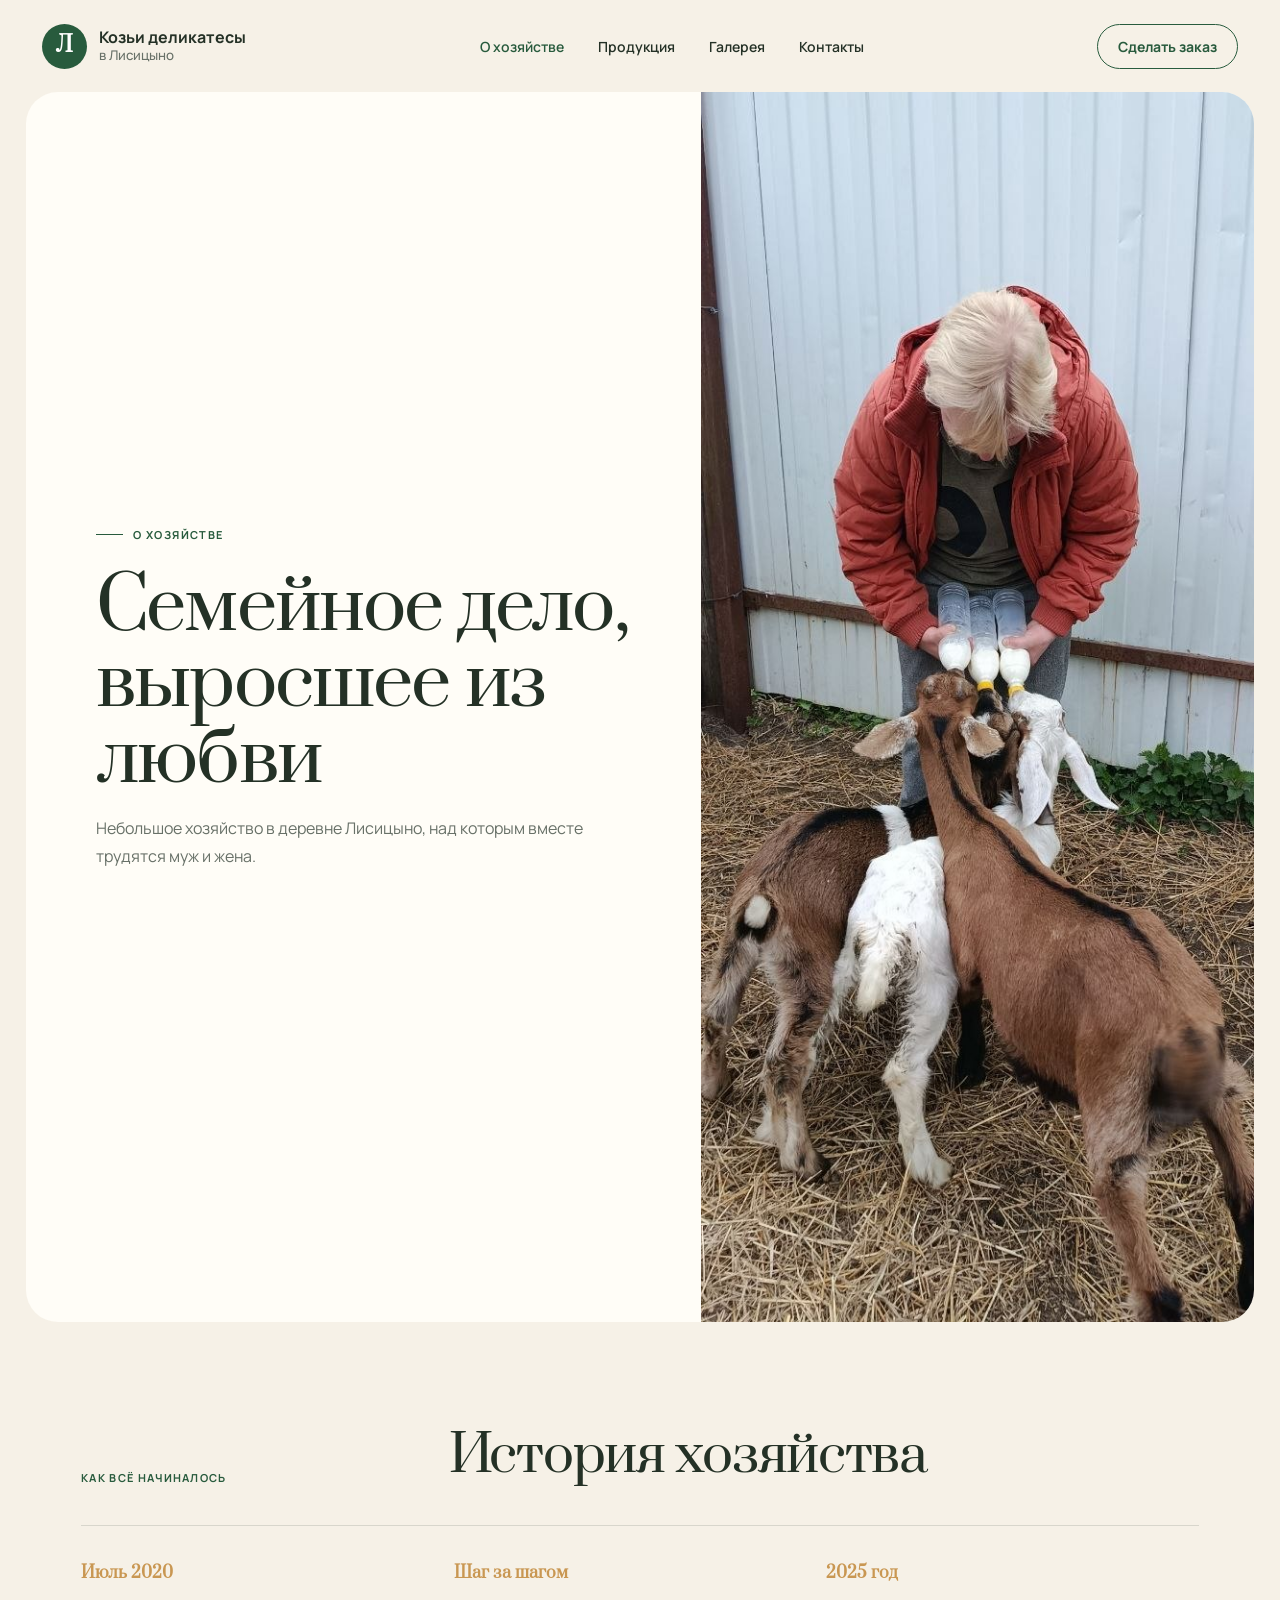
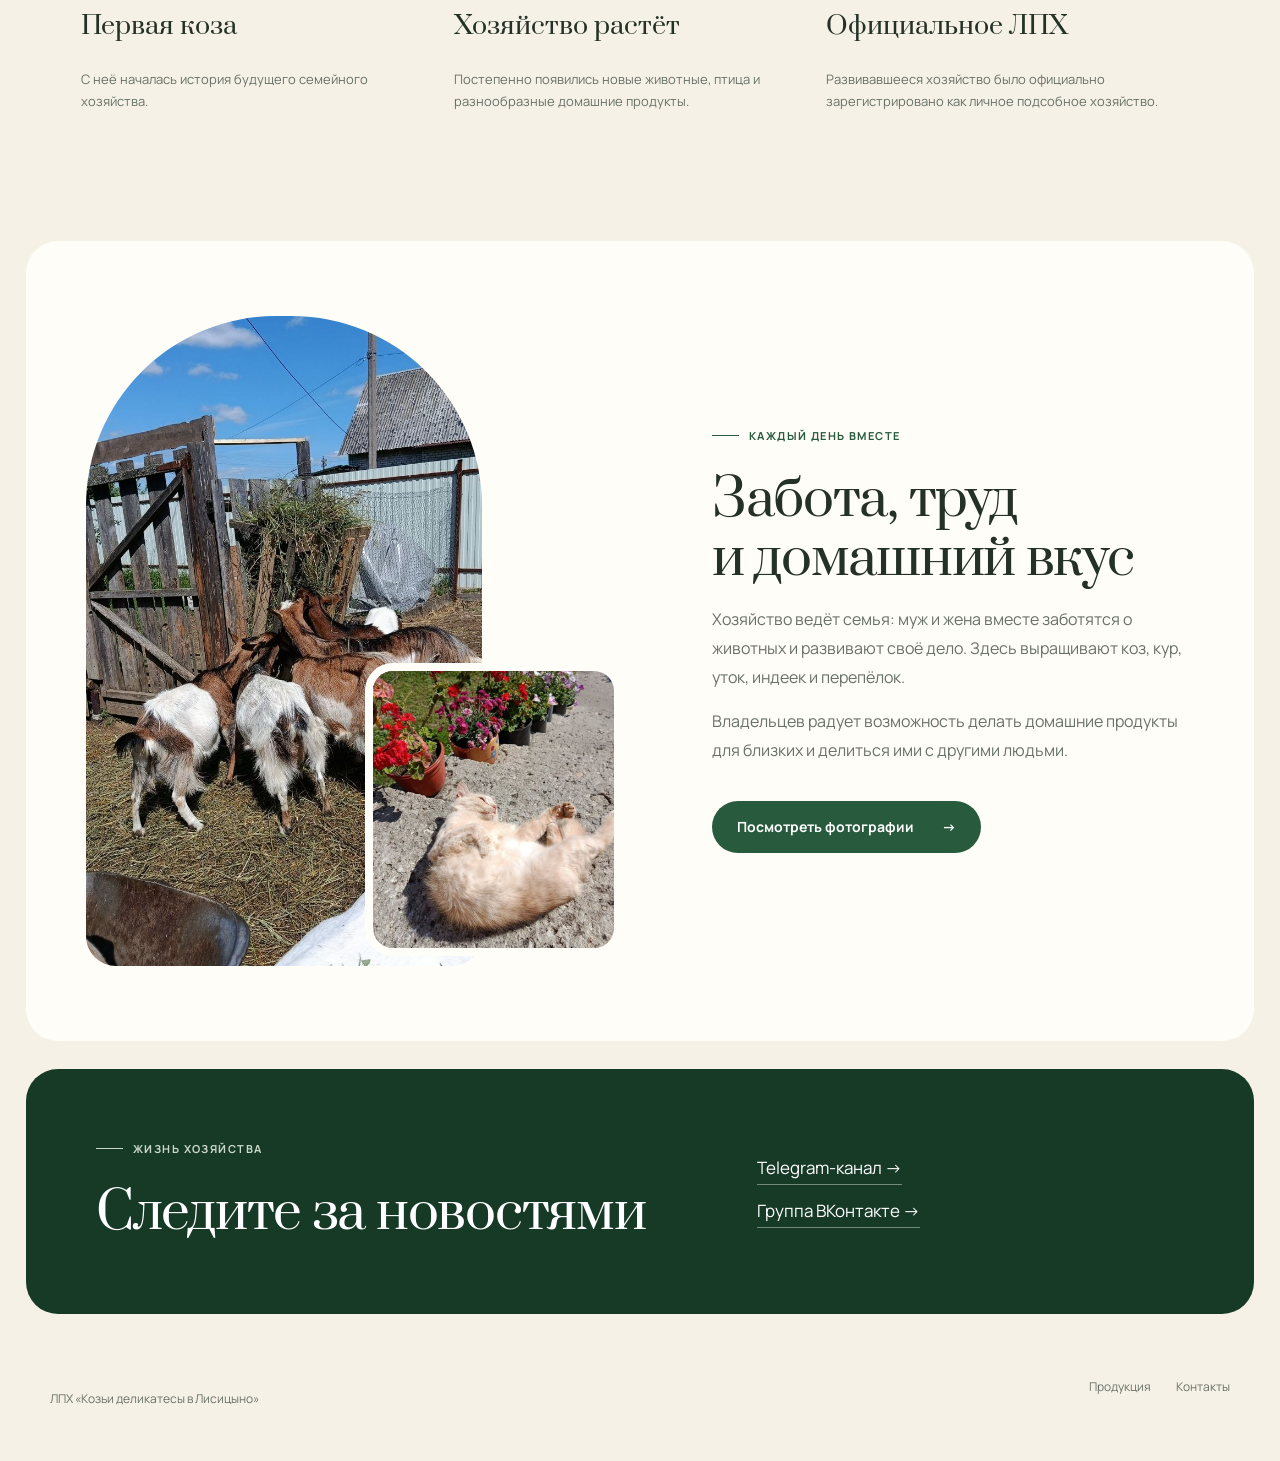
==== about.html @ 22e9ccdc "Publish LPH Lisizino website" ====
<!doctype html><html lang="ru"><head><meta charset="UTF-8" /><meta name="viewport" content="width=device-width,initial-scale=1" /><meta name="description" content="История семейного хозяйства «Козьи деликатесы в Лисицыно»." /><title>О хозяйстве — Козьи деликатесы в Лисицыно</title><link rel="preconnect" href="https://fonts.googleapis.com" /><link rel="preconnect" href="https://fonts.gstatic.com" crossorigin /><link href="https://fonts.googleapis.com/css2?family=Manrope:wght@400;500;600;700&amp;family=Prata&amp;display=swap" rel="stylesheet" /><link rel="stylesheet" href="css/style.css" /></head>
<body><header class="site-header"><a class="brand" href="index.html"><span class="brand-mark">Л</span><span>Козьи деликатесы<br /><small>в Лисицыно</small></span></a><nav class="desktop-nav"><a class="active" href="about.html">О хозяйстве</a><a href="products.html">Продукция</a><a href="gallery.html">Галерея</a><a href="contacts.html">Контакты</a></nav><a class="header-action" href="order.html">Сделать заказ</a></header>
<main><section class="about-hero"><div><p class="eyebrow"><span></span> О хозяйстве</p><h1>Семейное дело,<br />выросшее из любви</h1><p>Небольшое хозяйство в деревне Лисицыно, над которым вместе трудятся муж и жена.</p></div><img src="images/Козлята.jpg" alt="Кормление козлят в хозяйстве" /></section>
<section class="timeline-section"><div class="category-heading"><p>Как всё начиналось</p><h2>История хозяйства</h2></div><div class="timeline"><article><strong>Июль 2020</strong><h3>Первая коза</h3><p>С неё началась история будущего семейного хозяйства.</p></article><article><strong>Шаг за шагом</strong><h3>Хозяйство растёт</h3><p>Постепенно появились новые животные, птица и разнообразные домашние продукты.</p></article><article><strong>2025 год</strong><h3>Официальное ЛПХ</h3><p>Развивавшееся хозяйство было официально зарегистрировано как личное подсобное хозяйство.</p></article></div></section>
<section class="family-story"><div class="stacked-photos"><img src="images/Козы.jpg" alt="Козы в Лисицыно" /><img src="images/Сторож хозяйства.jpg" alt="Сторож хозяйства" /></div><div><p class="eyebrow"><span></span> Каждый день вместе</p><h2>Забота, труд<br />и домашний вкус</h2><p>Хозяйство ведёт семья: муж и жена вместе заботятся о животных и развивают своё дело. Здесь выращивают коз, кур, уток, индеек и перепёлок.</p><p>Владельцев радует возможность делать домашние продукты для близких и делиться ими с другими людьми.</p><a class="button button-primary" href="gallery.html">Посмотреть фотографии <span>→</span></a></div></section>
<section class="contact-card"><div><p class="eyebrow light"><span></span> Жизнь хозяйства</p><h2>Следите за новостями</h2></div><div class="contact-actions"><a href="https://t.me/lisizino" target="_blank" rel="noreferrer">Telegram-канал →</a><a href="https://vk.com/club230676151" target="_blank" rel="noreferrer">Группа ВКонтакте →</a></div></section></main>
<footer><p>ЛПХ «Козьи деликатесы в Лисицыно»</p><div><a href="products.html">Продукция</a><a href="contacts.html">Контакты</a></div></footer></body></html>
---- css/style.css ----
:root {
  --cream: #f6f1e7;
  --paper: #fffdf7;
  --ink: #243126;
  --muted: #687168;
  --green: #285b3d;
  --green-dark: #173a27;
  --sage: #aec0a2;
  --ochre: #c99752;
  --line: rgba(36, 49, 38, 0.14);
  --radius-lg: 32px;
  --radius-md: 22px;
}

* { box-sizing: border-box; }
html { scroll-behavior: smooth; }
body { margin: 0; background: var(--cream); color: var(--ink); font-family: "Manrope", sans-serif; }
a { color: inherit; text-decoration: none; }
img { display: block; width: 100%; height: 100%; object-fit: cover; }

.site-header { position: sticky; top: 0; z-index: 100; height: 92px; max-width: 1420px; margin: auto; padding: 0 42px; display: flex; align-items: center; justify-content: space-between; background: rgba(246,241,231,.94); backdrop-filter: blur(14px); }
.brand { display: flex; align-items: center; gap: 12px; font-weight: 700; line-height: 1.05; }
.brand small { font-weight: 500; color: var(--muted); }
.brand-mark { width: 45px; height: 45px; display: grid; place-items: center; border-radius: 50%; background: var(--green); color: white; font-family: "Prata", serif; font-size: 22px; }
.desktop-nav { display: flex; gap: 34px; font-size: 14px; font-weight: 600; }
.desktop-nav a { transition: color .2s; }
.desktop-nav a:hover { color: var(--green); }
.header-action { border: 1px solid var(--green); color: var(--green); border-radius: 999px; padding: 12px 20px; font-size: 14px; font-weight: 700; }

main { max-width: 1420px; margin: auto; padding: 0 26px 30px; }
.hero { min-height: 680px; border-radius: var(--radius-lg); background: var(--paper); overflow: hidden; display: grid; grid-template-columns: 51% 49%; }
.hero-copy { padding: 88px 70px 58px; display: flex; flex-direction: column; align-items: flex-start; }
.eyebrow { margin: 0 0 28px; display: flex; align-items: center; gap: 10px; color: var(--green); text-transform: uppercase; letter-spacing: .13em; font-size: 11px; font-weight: 700; }
.eyebrow span { width: 27px; height: 1px; background: currentColor; }
h1, h2 { font-family: "Prata", serif; font-weight: 400; letter-spacing: -.025em; }
h1 { max-width: 700px; margin: 0; font-size: clamp(51px, 5.6vw, 82px); line-height: 1.06; }
.hero-lead { max-width: 580px; margin: 30px 0 32px; color: var(--muted); font-size: 17px; line-height: 1.7; }
.hero-actions { display: flex; align-items: center; gap: 26px; }
.button { min-height: 52px; display: inline-flex; align-items: center; justify-content: center; gap: 28px; font-size: 14px; font-weight: 700; }
.button-primary { padding: 0 25px; border-radius: 999px; background: var(--green); color: white; transition: transform .2s, background .2s; }
.button-primary:hover { transform: translateY(-2px); background: var(--green-dark); }
.button-link { border-bottom: 1px solid var(--ink); }
.hero-note { margin-top: auto; padding-top: 30px; display: flex; align-items: center; gap: 14px; font-size: 12px; }
.hero-note p { margin: 0; line-height: 1.6; color: var(--muted); }
.hero-note strong { color: var(--ink); }
.hero-note-icon { width: 42px; height: 42px; display: grid; place-items: center; background: #e5ebdf; border-radius: 50%; font-size: 21px; }

.hero-visual { position: relative; min-height: 680px; background: #d5ddce; }
.photo { overflow: hidden; }
.photo-main { position: absolute; inset: 0 0 0 23%; border-radius: 180px 0 0 180px; }
.photo-main img { object-position: 50% 55%; }
.photo-small { position: absolute; left: -7%; bottom: 45px; width: 220px; height: 290px; border: 9px solid var(--paper); border-radius: 110px 110px 28px 28px; box-shadow: 0 18px 42px rgba(26,44,31,.18); }
.roundel { position: absolute; right: 28px; top: 26px; width: 126px; height: 126px; border-radius: 50%; background: var(--ochre); color: #fff8eb; display: flex; flex-direction: column; justify-content: center; align-items: center; transform: rotate(6deg); font-size: 11px; text-transform: uppercase; letter-spacing: .12em; }
.roundel b { font-size: 24px; margin: 3px; }

.trust-strip { display: grid; grid-template-columns: repeat(3,1fr); border-bottom: 1px solid var(--line); }
.trust-strip article { padding: 35px 42px; display: flex; gap: 18px; border-right: 1px solid var(--line); }
.trust-strip article:last-child { border: 0; }
.trust-strip span { color: var(--ochre); font-family: "Prata", serif; }
.trust-strip strong { font-size: 14px; }
.trust-strip p { margin: 6px 0 0; color: var(--muted); font-size: 12px; line-height: 1.5; }

.intro { padding: 105px 55px; }
.intro-grid { display: grid; grid-template-columns: 1.05fr .75fr; gap: 110px; }
h2 { margin: 0; font-size: clamp(38px, 4vw, 58px); line-height: 1.15; }
.intro-grid p { margin: 0 0 18px; color: var(--muted); font-size: 15px; line-height: 1.8; }

.products-preview { padding: 82px 55px 105px; background: var(--paper); border-radius: var(--radius-lg); }
.section-heading { margin-bottom: 42px; display: flex; align-items: end; justify-content: space-between; gap: 30px; }
.section-heading .eyebrow { margin-bottom: 18px; }
.section-heading > p { max-width: 310px; color: var(--muted); font-size: 13px; line-height: 1.7; }
.product-grid { display: grid; grid-template-columns: repeat(3,1fr); gap: 22px; }
.product-grid > a { display: block; border-radius: var(--radius-md); }
.product-grid article { height: 100%; overflow: hidden; background: var(--cream); border-radius: var(--radius-md); transition: transform .28s ease, box-shadow .28s ease; }
.product-grid > a:hover article, .product-grid > a:focus-visible article { transform: scale(1.035); box-shadow: 0 20px 42px rgba(31,54,36,.16); }
.product-grid > a:focus-visible { outline: 3px solid var(--ochre); outline-offset: 5px; }
.product-grid article > img { height: 330px; }
.product-grid article > div { padding: 23px; }
.available { display: inline-block; margin-bottom: 12px; padding: 5px 9px; border-radius: 999px; color: var(--green); background: #dce9da; font-size: 10px; font-weight: 700; text-transform: uppercase; letter-spacing: .08em; }
.product-grid h3 { margin: 0 0 8px; font-family: "Prata", serif; font-weight: 400; font-size: 23px; }
.product-grid p { margin: 0; color: var(--muted); font-size: 13px; line-height: 1.6; }

.contact-card { margin-top: 28px; padding: 72px 70px; border-radius: var(--radius-lg); background: var(--green-dark); color: white; display: grid; grid-template-columns: 1fr .7fr; align-items: center; gap: 50px; }
.eyebrow.light { color: #cad8c7; }
.contact-actions { display: flex; flex-direction: column; align-items: flex-start; gap: 14px; }
.contact-actions a { font-size: 17px; border-bottom: 1px solid rgba(255,255,255,.4); padding-bottom: 5px; }
.contact-actions small { margin-top: 8px; color: #b7c6b8; }
footer { max-width: 1420px; margin: auto; padding: 34px 50px 42px; display: flex; justify-content: space-between; color: var(--muted); font-size: 12px; }
footer div { display: flex; gap: 25px; }
.desktop-nav .active { color: var(--green); }
.catalog-link { display: table; margin: 38px auto 0; border-bottom: 1px solid var(--ink); padding-bottom: 5px; font-weight: 700; font-size: 14px; }

.page-hero { padding: 105px 55px 90px; text-align: center; }
.page-hero .eyebrow { justify-content: center; }
.page-hero h1 { max-width: none; }
.page-hero > p:last-child { max-width: 580px; margin: 28px auto 0; color: var(--muted); line-height: 1.75; }
.catalog-section { padding: 72px 55px 100px; background: var(--paper); border-radius: var(--radius-lg); }
.catalog-section.alt { margin-top: 28px; background: #e9edde; }
.category-heading { margin-bottom: 40px; display: grid; grid-template-columns: .45fr 1fr; align-items: end; gap: 30px; }
.category-heading > p { margin: 0; color: var(--green); text-transform: uppercase; letter-spacing: .12em; font-size: 11px; font-weight: 700; }
.catalog-grid { display: grid; grid-template-columns: repeat(3,1fr); gap: 22px; }
.catalog-card { position: relative; overflow: hidden; background: var(--cream); border-radius: var(--radius-md); transition: transform .28s ease, box-shadow .28s ease; }
.catalog-card:hover, .catalog-card:focus-within { transform: scale(1.025); box-shadow: 0 20px 42px rgba(31,54,36,.16); }
.catalog-card img { height: 290px; }
.catalog-card > div { padding: 22px; }
.catalog-card h3 { margin: 0 0 8px; font-family: "Prata", serif; font-size: 22px; font-weight: 400; }
.catalog-card p { min-height: 42px; margin: 0 0 17px; color: var(--muted); font-size: 12px; line-height: 1.65; }
.catalog-card a { font-size: 12px; font-weight: 700; border-bottom: 1px solid var(--ink); }
.catalog-card a::after { content: ""; position: absolute; inset: 0; z-index: 2; }
.catalog-card:focus-within { outline: 3px solid var(--ochre); outline-offset: 4px; }
.catalog-note { max-width: 730px; margin: 38px auto 0; text-align: center; color: var(--muted); font-size: 13px; line-height: 1.7; }

.about-hero { min-height: 650px; border-radius: var(--radius-lg); overflow: hidden; background: var(--paper); display: grid; grid-template-columns: 1fr .82fr; }
.about-hero > div { padding: 100px 70px; display: flex; flex-direction: column; justify-content: center; }
.about-hero > div > p:last-child { max-width: 510px; color: var(--muted); line-height: 1.75; }
.about-hero > img { min-height: 650px; }
.timeline-section { padding: 105px 55px; }
.timeline { display: grid; grid-template-columns: repeat(3,1fr); border-top: 1px solid var(--line); }
.timeline article { padding: 35px 40px 10px 0; }
.timeline strong { color: var(--ochre); font-family: "Prata", serif; }
.timeline h3 { font-family: "Prata", serif; font-size: 25px; font-weight: 400; }
.timeline p { color: var(--muted); font-size: 13px; line-height: 1.7; }
.family-story { padding: 75px 60px; border-radius: var(--radius-lg); background: var(--paper); display: grid; grid-template-columns: 1fr .9fr; align-items: center; gap: 90px; }
.stacked-photos { height: 650px; position: relative; }
.stacked-photos img:first-child { width: 74%; border-radius: 190px 190px 30px 30px; }
.stacked-photos img:last-child { position: absolute; right: 0; bottom: 10px; width: 48%; height: 45%; border: 8px solid var(--paper); border-radius: 28px; }
.family-story > div:last-child > p:not(.eyebrow) { color: var(--muted); line-height: 1.8; }
.family-story .button { margin-top: 20px; }

.gallery-heading { padding-bottom: 65px; }
.gallery-grid { padding: 0 20px 80px; display: grid; grid-template-columns: repeat(4,1fr); grid-auto-rows: 290px; gap: 15px; }
.gallery-grid button { position: relative; border: 0; padding: 0; overflow: hidden; border-radius: 18px; cursor: zoom-in; background: #ddd; }
.gallery-grid button:nth-child(1), .gallery-grid button:nth-child(6), .gallery-grid button:nth-child(9) { grid-row: span 2; }
.gallery-grid button:nth-child(4), .gallery-grid button:nth-child(11) { grid-column: span 2; }
.gallery-grid img { transition: transform .35s; }
.gallery-grid button:hover img { transform: scale(1.035); }
.gallery-grid span { position: absolute; left: 14px; bottom: 14px; padding: 7px 11px; background: rgba(255,253,247,.9); border-radius: 999px; font-size: 10px; font-weight: 700; }
.lightbox { width: min(90vw, 900px); height: 88vh; padding: 0; border: 0; border-radius: 22px; background: #111; }
.lightbox::backdrop { background: rgba(20,28,22,.8); }
.lightbox img { object-fit: contain; }
.lightbox button { position: absolute; z-index: 2; right: 14px; top: 12px; width: 42px; height: 42px; border: 0; border-radius: 50%; background: white; font-size: 25px; cursor: pointer; }

.contacts-layout { min-height: 670px; border-radius: var(--radius-lg); overflow: hidden; background: var(--paper); display: grid; grid-template-columns: 1fr .8fr; }
.contacts-copy { padding: 90px 70px 60px; }
.contacts-copy > p { max-width: 550px; color: var(--muted); line-height: 1.75; }
.contacts-photo img { min-height: 670px; }
.contact-list { margin-top: 45px; border-top: 1px solid var(--line); }
.contact-list a { padding: 19px 0; border-bottom: 1px solid var(--line); display: grid; grid-template-columns: 130px 1fr auto; align-items: center; gap: 16px; }
.contact-list small { color: var(--muted); }
.contact-list strong { font-size: 15px; }
.delivery-grid { padding: 90px 55px; display: grid; grid-template-columns: repeat(3,1fr); gap: 22px; }
.delivery-grid article { padding: 36px; border: 1px solid var(--line); border-radius: var(--radius-md); }
.delivery-grid span { color: var(--ochre); font-family: "Prata", serif; }
.delivery-grid h2 { margin: 28px 0 15px; font-size: 29px; }
.delivery-grid p { color: var(--muted); font-size: 13px; line-height: 1.75; }
.social-section { padding: 75px 70px; border-radius: var(--radius-lg); background: #e3e9dc; display: grid; grid-template-columns: 1fr .7fr; align-items: center; gap: 50px; }
.social-section > div:last-child { display: flex; flex-direction: column; }
.social-section a { padding: 20px 0; border-bottom: 1px solid var(--line); display: flex; justify-content: space-between; font-weight: 700; }

.order-layout { min-height: 730px; overflow: hidden; border-radius: var(--radius-lg); background: var(--paper); display: grid; grid-template-columns: .82fr 1.18fr; }
.order-intro { padding: 90px 65px; background: #e4eadc; }
.order-intro > p:not(.eyebrow) { max-width: 510px; color: var(--muted); line-height: 1.75; }
.order-facts { margin-top: 55px; display: grid; gap: 18px; }
.order-facts p { margin: 0; padding-top: 18px; border-top: 1px solid var(--line); color: var(--muted); font-size: 12px; line-height: 1.65; }
.order-facts strong { color: var(--ink); font-size: 13px; }
.form-panel { padding: 70px; }
.form-panel form { display: grid; gap: 22px; }
.form-row { display: grid; grid-template-columns: 1fr 1fr; gap: 18px; }
.form-panel label, .form-panel legend { display: grid; gap: 9px; font-size: 12px; font-weight: 700; }
.form-panel label > span:first-of-type { color: #9c493d; }
.form-panel input, .form-panel textarea { width: 100%; border: 1px solid var(--line); border-radius: 12px; background: #faf8f1; color: var(--ink); padding: 14px 15px; font: inherit; font-size: 14px; outline: none; resize: vertical; }
.form-panel input:focus, .form-panel textarea:focus { border-color: var(--green); box-shadow: 0 0 0 3px rgba(40,91,61,.1); }
.form-panel fieldset { margin: 0; padding: 0; border: 0; }
.form-panel fieldset legend { margin-bottom: 12px; }
.radio { display: inline-flex !important; grid-auto-flow: column; align-items: center; justify-content: start; margin-right: 16px; cursor: pointer; }
.radio input, .agreement input { width: 18px; height: 18px; accent-color: var(--green); }
.radio span, .agreement span { color: var(--ink) !important; }
.agreement { display: flex !important; grid-auto-flow: column; align-items: flex-start; justify-content: start; font-weight: 500 !important; cursor: pointer; }
.submit-order { min-height: 56px; border: 0; border-radius: 999px; padding: 0 25px; background: var(--green); color: white; display: flex; align-items: center; justify-content: space-between; font: inherit; font-size: 14px; font-weight: 700; cursor: pointer; transition: background .2s, transform .2s; }
.submit-order:hover { background: var(--green-dark); transform: translateY(-2px); }
.submit-order:disabled { opacity: .65; cursor: wait; transform: none; }
.form-hint { margin: -9px 0 0; text-align: center; color: var(--muted); font-size: 10px; }
.form-hint.error { color: #a53f35; font-weight: 700; }
.website-field { position: absolute !important; left: -10000px !important; width: 1px !important; height: 1px !important; overflow: hidden !important; }
.product-suggestions { margin-top: -10px; }
.product-suggestions > p { margin: 0 0 10px; color: var(--muted); font-size: 11px; font-weight: 600; }
.suggestion-chips { display: flex; flex-wrap: wrap; gap: 8px; max-height: 126px; overflow-y: auto; padding: 2px 3px 3px 0; scrollbar-width: thin; }
.suggestion-chip { min-height: 36px; padding: 8px 13px; border: 1px solid var(--line); border-radius: 999px; background: var(--cream); color: var(--ink); font: inherit; font-size: 11px; font-weight: 600; cursor: pointer; transition: transform .18s, border-color .18s, background .18s; }
.suggestion-chip:hover { transform: translateY(-2px); border-color: var(--green); background: #e5ebdf; }
.suggestion-chip:active { transform: scale(.96); }
.suggestion-chip.selected { border-color: var(--green); background: var(--green); color: white; }
.suggestion-chip:focus-visible { outline: 3px solid rgba(201,151,82,.45); outline-offset: 2px; }
.order-result { text-align: center; padding-top: 45px; }
.result-icon { width: 65px; height: 65px; margin: auto; display: grid; place-items: center; border-radius: 50%; background: #dce9da; color: var(--green); font-size: 27px; }
.order-result h2 { margin: 25px 0 12px; font-size: 38px; }
.order-result > p { color: var(--muted); line-height: 1.7; }
.prepared-message { margin: 25px 0; padding: 18px; border-radius: 14px; background: var(--cream); white-space: pre-line; text-align: left; color: var(--muted); font-size: 12px; line-height: 1.6; }
.start-over { display: block; margin: 20px auto 0; border: 0; border-bottom: 1px solid var(--ink); background: none; font: inherit; font-size: 12px; cursor: pointer; }

@media (max-width: 900px) {
  body { padding-bottom: 64px; }
  .desktop-nav { position: fixed; z-index: 110; left: 10px; right: 10px; bottom: 8px; display: grid; grid-template-columns: repeat(4,1fr); gap: 0; padding: 7px; border: 1px solid var(--line); border-radius: 18px; background: rgba(255,253,247,.96); box-shadow: 0 10px 35px rgba(24,44,29,.18); backdrop-filter: blur(14px); }
  .desktop-nav a { padding: 8px 4px; text-align: center; font-size: 10px; }
  .site-header { padding: 0 22px; }
  main { padding: 0 12px 18px; }
  .hero { grid-template-columns: 1fr; }
  .hero-copy { padding: 58px 34px 42px; min-height: 610px; }
  .hero-visual { min-height: 520px; }
  .photo-main { inset: 0; border-radius: 0; }
  .photo-small { left: 22px; width: 160px; height: 215px; }
  .trust-strip { grid-template-columns: 1fr; padding: 16px 0; }
  .trust-strip article { border-right: 0; padding: 18px 28px; }
  .intro { padding: 80px 24px; }
  .intro-grid { grid-template-columns: 1fr; gap: 34px; }
  .products-preview { padding: 70px 24px; }
  .section-heading { align-items: flex-start; flex-direction: column; }
  .product-grid { grid-template-columns: 1fr; }
  .product-grid article > img { height: 380px; }
  .contact-card { padding: 56px 30px; grid-template-columns: 1fr; }
  .page-hero { padding: 75px 25px; }
  .catalog-section { padding: 60px 25px; }
  .category-heading { grid-template-columns: 1fr; }
  .catalog-grid { grid-template-columns: repeat(2,1fr); }
  .about-hero, .contacts-layout { grid-template-columns: 1fr; }
  .about-hero > div, .contacts-copy { padding: 70px 35px; }
  .about-hero > img, .contacts-photo img { min-height: 520px; }
  .family-story { grid-template-columns: 1fr; padding: 55px 30px; gap: 50px; }
  .gallery-grid { grid-template-columns: repeat(2,1fr); }
  .delivery-grid { padding: 70px 25px; grid-template-columns: 1fr; }
  .social-section { padding: 55px 30px; grid-template-columns: 1fr; }
  .order-layout { grid-template-columns: 1fr; }
  .order-intro, .form-panel { padding: 60px 35px; }
}

@media (max-width: 560px) {
  .site-header { height: 78px; }
  .brand { font-size: 13px; }
  .brand-mark { width: 39px; height: 39px; }
  .header-action { padding: 10px 13px; font-size: 11px; }
  .hero-copy { min-height: auto; padding: 48px 24px 42px; }
  h1 { font-size: 43px; }
  .hero-lead { font-size: 15px; }
  .hero-actions { width: 100%; flex-direction: column; align-items: stretch; gap: 14px; }
  .button-link { border: 0; }
  .hero-note { margin-top: 38px; }
  .hero-visual { min-height: 460px; }
  .roundel { width: 104px; height: 104px; right: 12px; }
  .photo-small { width: 125px; height: 176px; border-width: 6px; }
  .product-grid article > img { height: 300px; }
  footer { padding: 28px 25px; flex-direction: column; gap: 18px; }
  .catalog-grid { grid-template-columns: 1fr; }
  .catalog-card img { height: 330px; }
  .timeline-section { padding: 75px 24px; }
  .timeline { grid-template-columns: 1fr; }
  .stacked-photos { height: 500px; }
  .gallery-grid { padding: 0 0 60px; grid-auto-rows: 220px; gap: 8px; }
  .gallery-grid button { border-radius: 12px; }
  .gallery-grid button:nth-child(4), .gallery-grid button:nth-child(11) { grid-column: span 1; }
  .contacts-copy { padding: 58px 24px; }
  .contact-list a { grid-template-columns: 1fr auto; }
  .contact-list small { grid-column: 1 / -1; }
  .order-intro, .form-panel { padding: 52px 23px; }
  .form-row { grid-template-columns: 1fr; }
}
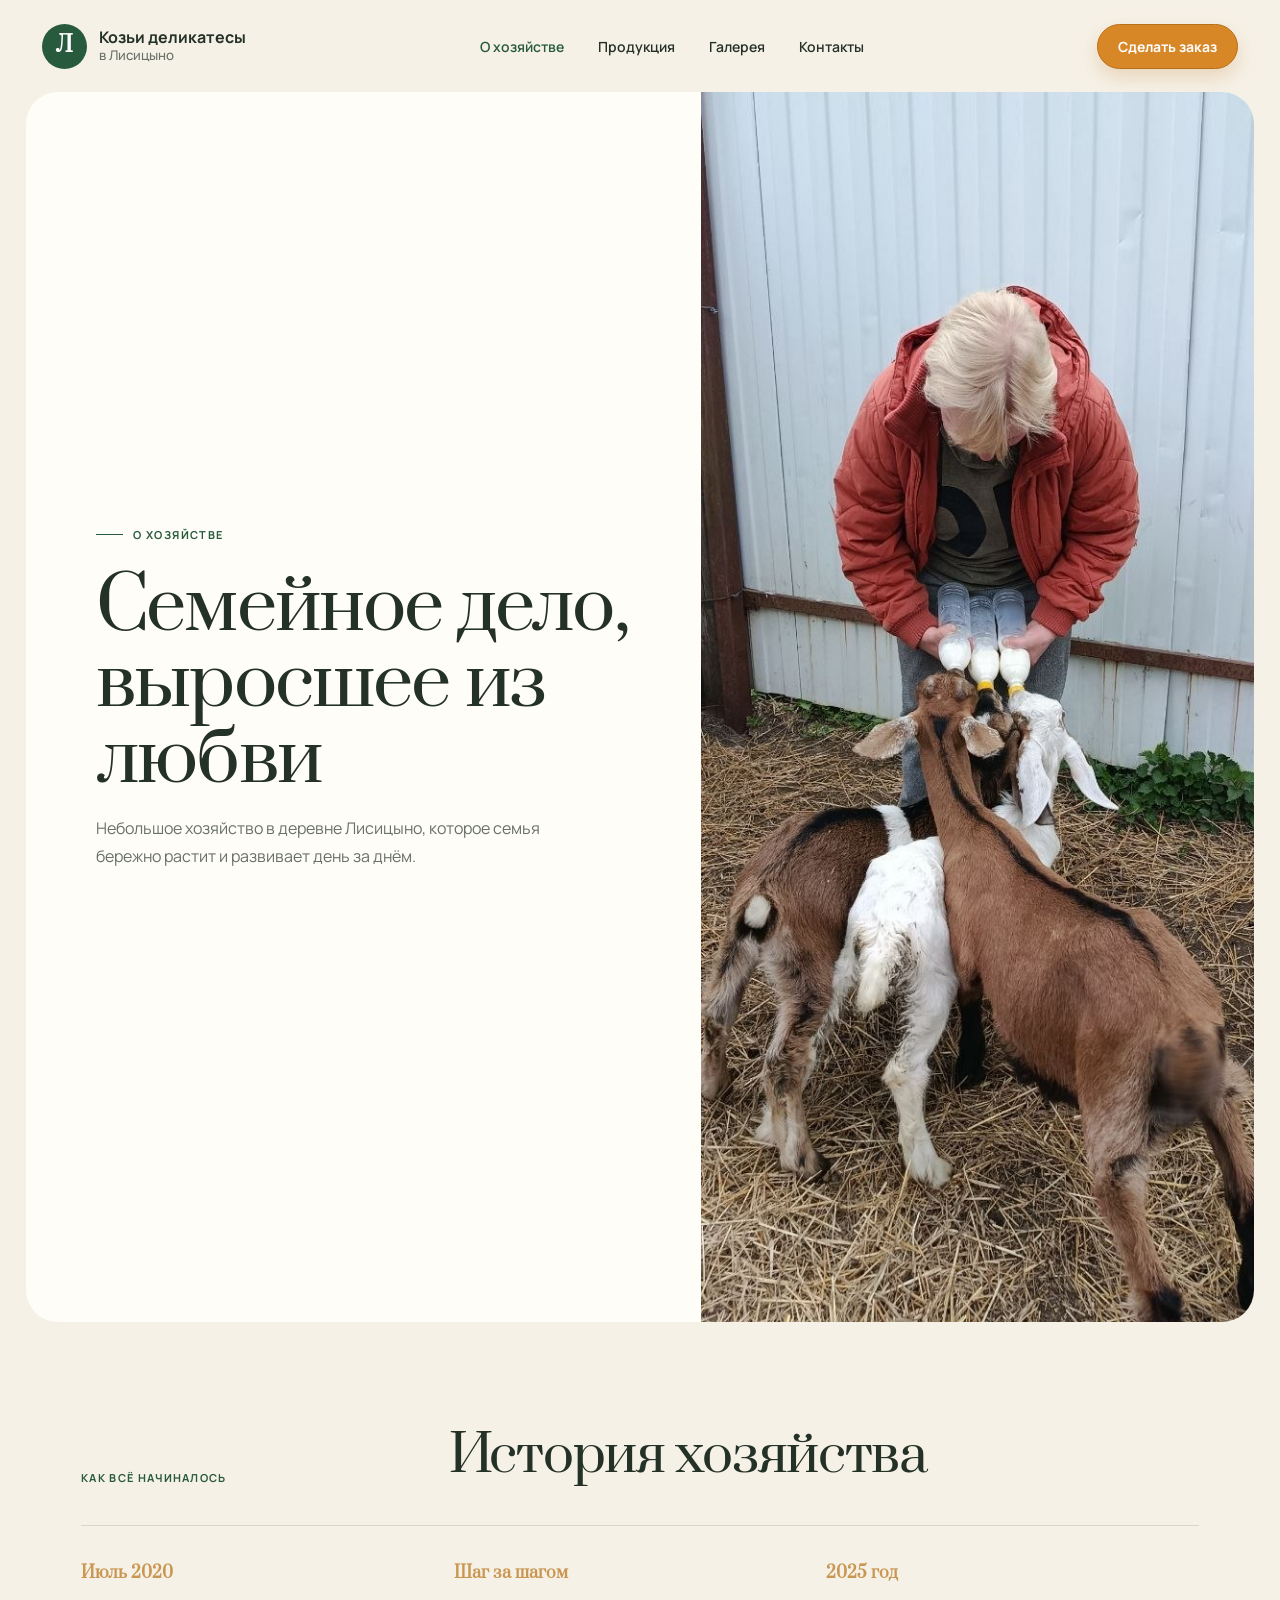
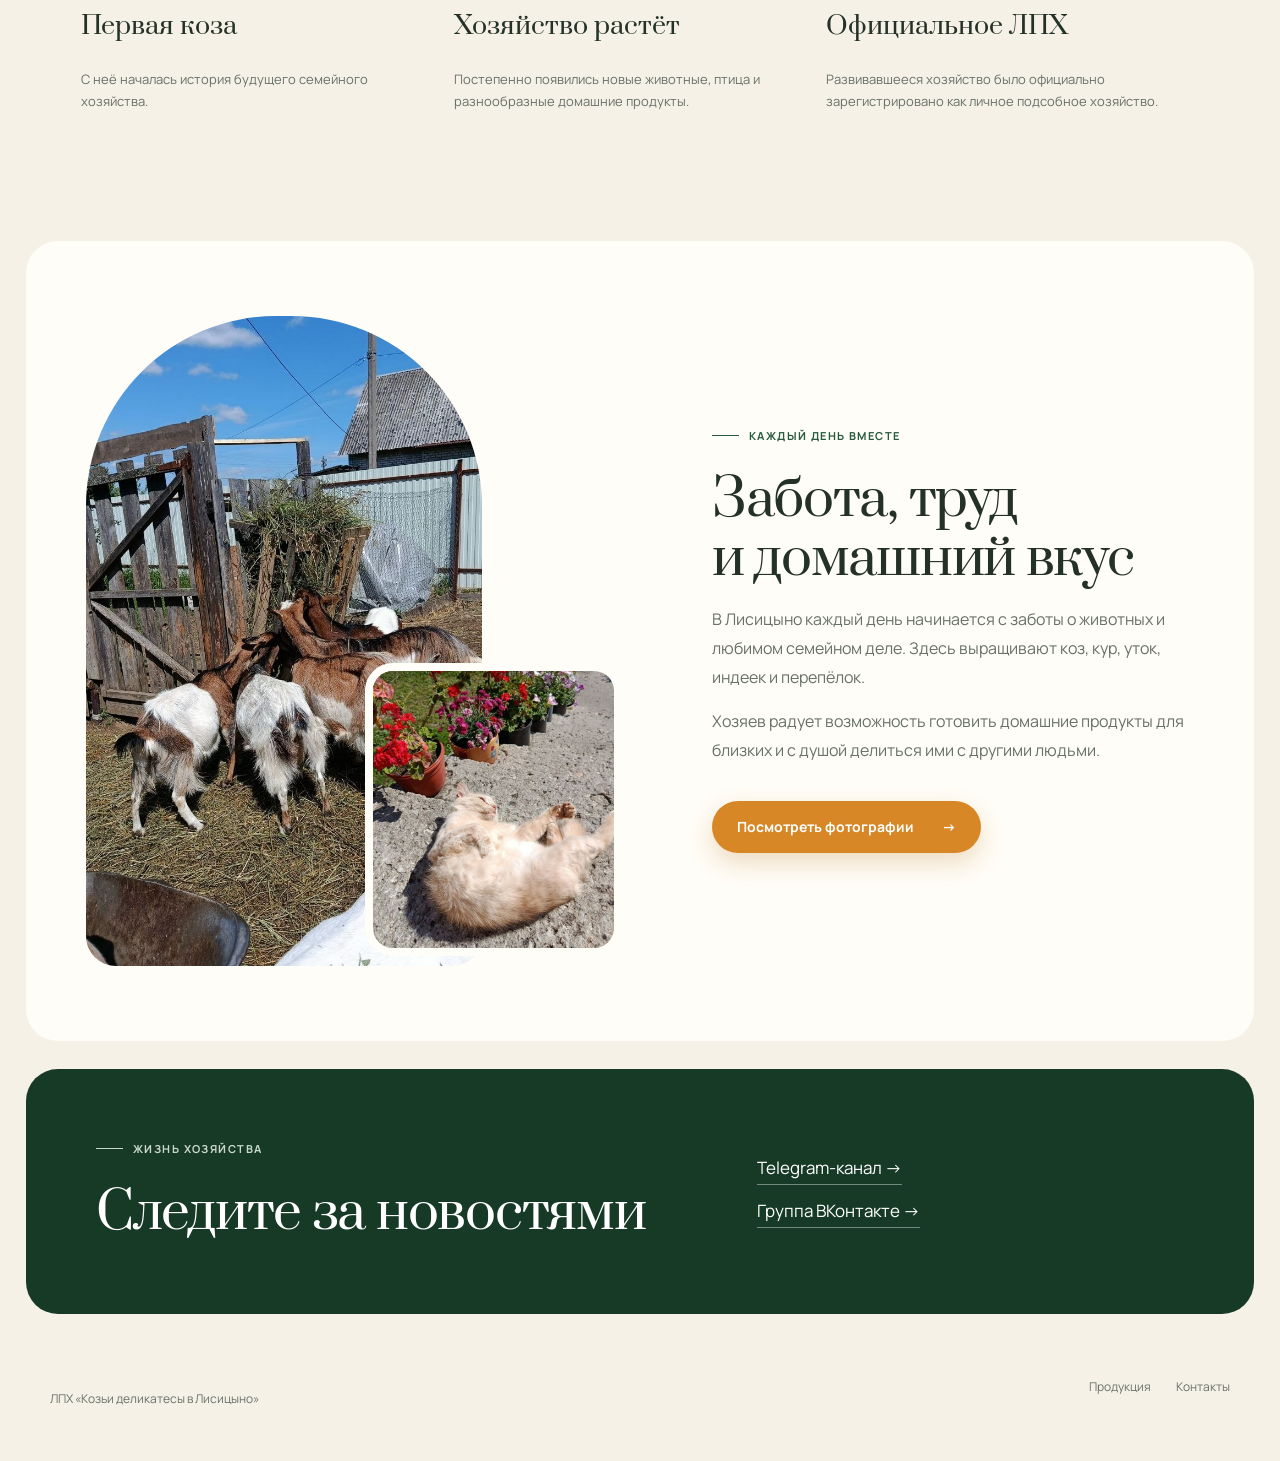
==== commit d257a4a4: "Improve ordering flow and contact options" ====
--- a/about.html
+++ b/about.html
@@ -1,7 +1,7 @@
-<!doctype html><html lang="ru"><head><meta charset="UTF-8" /><meta name="viewport" content="width=device-width,initial-scale=1" /><meta name="description" content="История семейного хозяйства «Козьи деликатесы в Лисицыно»." /><title>О хозяйстве — Козьи деликатесы в Лисицыно</title><link rel="preconnect" href="https://fonts.googleapis.com" /><link rel="preconnect" href="https://fonts.gstatic.com" crossorigin /><link href="https://fonts.googleapis.com/css2?family=Manrope:wght@400;500;600;700&amp;family=Prata&amp;display=swap" rel="stylesheet" /><link rel="stylesheet" href="css/style.css" /></head>
+<!doctype html><html lang="ru"><head><meta charset="UTF-8" /><meta name="viewport" content="width=device-width,initial-scale=1" /><meta name="description" content="История семейного хозяйства «Козьи деликатесы в Лисицыно»." /><title>О хозяйстве — Козьи деликатесы в Лисицыно</title><link rel="preconnect" href="https://fonts.googleapis.com" /><link rel="preconnect" href="https://fonts.gstatic.com" crossorigin /><link href="https://fonts.googleapis.com/css2?family=Manrope:wght@400;500;600;700&amp;family=Prata&amp;display=swap" rel="stylesheet" /><link rel="stylesheet" href="css/style.css?v=20260912-1" /></head>
 <body><header class="site-header"><a class="brand" href="index.html"><span class="brand-mark">Л</span><span>Козьи деликатесы<br /><small>в Лисицыно</small></span></a><nav class="desktop-nav"><a class="active" href="about.html">О хозяйстве</a><a href="products.html">Продукция</a><a href="gallery.html">Галерея</a><a href="contacts.html">Контакты</a></nav><a class="header-action" href="order.html">Сделать заказ</a></header>
-<main><section class="about-hero"><div><p class="eyebrow"><span></span> О хозяйстве</p><h1>Семейное дело,<br />выросшее из любви</h1><p>Небольшое хозяйство в деревне Лисицыно, над которым вместе трудятся муж и жена.</p></div><img src="images/Козлята.jpg" alt="Кормление козлят в хозяйстве" /></section>
+<main><section class="about-hero"><div><p class="eyebrow"><span></span> О хозяйстве</p><h1>Семейное дело,<br />выросшее из любви</h1><p>Небольшое хозяйство в деревне Лисицыно, которое семья бережно растит и развивает день за днём.</p></div><img src="images/Козлята.jpg" alt="Кормление козлят в хозяйстве" /></section>
 <section class="timeline-section"><div class="category-heading"><p>Как всё начиналось</p><h2>История хозяйства</h2></div><div class="timeline"><article><strong>Июль 2020</strong><h3>Первая коза</h3><p>С неё началась история будущего семейного хозяйства.</p></article><article><strong>Шаг за шагом</strong><h3>Хозяйство растёт</h3><p>Постепенно появились новые животные, птица и разнообразные домашние продукты.</p></article><article><strong>2025 год</strong><h3>Официальное ЛПХ</h3><p>Развивавшееся хозяйство было официально зарегистрировано как личное подсобное хозяйство.</p></article></div></section>
-<section class="family-story"><div class="stacked-photos"><img src="images/Козы.jpg" alt="Козы в Лисицыно" /><img src="images/Сторож хозяйства.jpg" alt="Сторож хозяйства" /></div><div><p class="eyebrow"><span></span> Каждый день вместе</p><h2>Забота, труд<br />и домашний вкус</h2><p>Хозяйство ведёт семья: муж и жена вместе заботятся о животных и развивают своё дело. Здесь выращивают коз, кур, уток, индеек и перепёлок.</p><p>Владельцев радует возможность делать домашние продукты для близких и делиться ими с другими людьми.</p><a class="button button-primary" href="gallery.html">Посмотреть фотографии <span>→</span></a></div></section>
+<section class="family-story"><div class="stacked-photos"><img src="images/Козы.jpg" alt="Козы в Лисицыно" /><img src="images/Сторож хозяйства.jpg" alt="Сторож хозяйства" /></div><div><p class="eyebrow"><span></span> Каждый день вместе</p><h2>Забота, труд<br />и домашний вкус</h2><p>В Лисицыно каждый день начинается с заботы о животных и любимом семейном деле. Здесь выращивают коз, кур, уток, индеек и перепёлок.</p><p>Хозяев радует возможность готовить домашние продукты для близких и с душой делиться ими с другими людьми.</p><a class="button button-primary" href="gallery.html">Посмотреть фотографии <span>→</span></a></div></section>
 <section class="contact-card"><div><p class="eyebrow light"><span></span> Жизнь хозяйства</p><h2>Следите за новостями</h2></div><div class="contact-actions"><a href="https://t.me/lisizino" target="_blank" rel="noreferrer">Telegram-канал →</a><a href="https://vk.com/club230676151" target="_blank" rel="noreferrer">Группа ВКонтакте →</a></div></section></main>
 <footer><p>ЛПХ «Козьи деликатесы в Лисицыно»</p><div><a href="products.html">Продукция</a><a href="contacts.html">Контакты</a></div></footer></body></html>
--- a/css/style.css
+++ b/css/style.css
@@ -25,7 +25,8 @@
 .desktop-nav { display: flex; gap: 34px; font-size: 14px; font-weight: 600; }
 .desktop-nav a { transition: color .2s; }
 .desktop-nav a:hover { color: var(--green); }
-.header-action { border: 1px solid var(--green); color: var(--green); border-radius: 999px; padding: 12px 20px; font-size: 14px; font-weight: 700; }
+.header-action { border: 1px solid #b86f19; color: #fff; background: #d88727; border-radius: 999px; padding: 12px 20px; font-size: 14px; font-weight: 700; box-shadow: 0 8px 20px rgba(184,111,25,.22); transition: transform .2s, background .2s, box-shadow .2s; }
+.header-action:hover { background: #bc701c; transform: translateY(-2px); box-shadow: 0 12px 25px rgba(184,111,25,.32); }
 
 main { max-width: 1420px; margin: auto; padding: 0 26px 30px; }
 .hero { min-height: 680px; border-radius: var(--radius-lg); background: var(--paper); overflow: hidden; display: grid; grid-template-columns: 51% 49%; }
@@ -37,8 +38,8 @@
 .hero-lead { max-width: 580px; margin: 30px 0 32px; color: var(--muted); font-size: 17px; line-height: 1.7; }
 .hero-actions { display: flex; align-items: center; gap: 26px; }
 .button { min-height: 52px; display: inline-flex; align-items: center; justify-content: center; gap: 28px; font-size: 14px; font-weight: 700; }
-.button-primary { padding: 0 25px; border-radius: 999px; background: var(--green); color: white; transition: transform .2s, background .2s; }
-.button-primary:hover { transform: translateY(-2px); background: var(--green-dark); }
+.button-primary { padding: 0 25px; border-radius: 999px; background: #d88727; color: white; box-shadow: 0 10px 24px rgba(184,111,25,.24); transition: transform .2s, background .2s, box-shadow .2s; }
+.button-primary:hover { transform: translateY(-2px); background: #bc701c; box-shadow: 0 14px 28px rgba(184,111,25,.32); }
 .button-link { border-bottom: 1px solid var(--ink); }
 .hero-note { margin-top: auto; padding-top: 30px; display: flex; align-items: center; gap: 14px; font-size: 12px; }
 .hero-note p { margin: 0; line-height: 1.6; color: var(--muted); }
@@ -105,7 +106,7 @@
 .catalog-card > div { padding: 22px; }
 .catalog-card h3 { margin: 0 0 8px; font-family: "Prata", serif; font-size: 22px; font-weight: 400; }
 .catalog-card p { min-height: 42px; margin: 0 0 17px; color: var(--muted); font-size: 12px; line-height: 1.65; }
-.catalog-card a { font-size: 12px; font-weight: 700; border-bottom: 1px solid var(--ink); }
+.catalog-card a { display: inline-flex; padding: 9px 14px; border: 0; border-radius: 999px; background: #d88727; color: #fff; box-shadow: 0 7px 17px rgba(184,111,25,.2); font-size: 12px; font-weight: 700; }
 .catalog-card a::after { content: ""; position: absolute; inset: 0; z-index: 2; }
 .catalog-card:focus-within { outline: 3px solid var(--ochre); outline-offset: 4px; }
 .catalog-note { max-width: 730px; margin: 38px auto 0; text-align: center; color: var(--muted); font-size: 13px; line-height: 1.7; }
@@ -145,9 +146,14 @@
 .contacts-copy > p { max-width: 550px; color: var(--muted); line-height: 1.75; }
 .contacts-photo img { min-height: 670px; }
 .contact-list { margin-top: 45px; border-top: 1px solid var(--line); }
-.contact-list a { padding: 19px 0; border-bottom: 1px solid var(--line); display: grid; grid-template-columns: 130px 1fr auto; align-items: center; gap: 16px; }
+.contact-list a { padding: 16px 0; border-bottom: 1px solid var(--line); display: grid; grid-template-columns: 44px 115px 1fr auto; align-items: center; gap: 14px; }
 .contact-list small { color: var(--muted); }
 .contact-list strong { font-size: 15px; }
+.contact-icon { width: 38px; height: 38px; display: grid; place-items: center; border-radius: 50%; color: white; font-size: 17px; }
+.contact-icon svg { width: 19px; height: 19px; fill: currentColor; }
+.telegram-icon { background: #229ed9; }
+.whatsapp-icon { background: #25d366; }
+.phone-icon { background: var(--green); }
 .delivery-grid { padding: 90px 55px; display: grid; grid-template-columns: repeat(3,1fr); gap: 22px; }
 .delivery-grid article { padding: 36px; border: 1px solid var(--line); border-radius: var(--radius-md); }
 .delivery-grid span { color: var(--ochre); font-family: "Prata", serif; }
@@ -176,8 +182,8 @@
 .radio input, .agreement input { width: 18px; height: 18px; accent-color: var(--green); }
 .radio span, .agreement span { color: var(--ink) !important; }
 .agreement { display: flex !important; grid-auto-flow: column; align-items: flex-start; justify-content: start; font-weight: 500 !important; cursor: pointer; }
-.submit-order { min-height: 56px; border: 0; border-radius: 999px; padding: 0 25px; background: var(--green); color: white; display: flex; align-items: center; justify-content: space-between; font: inherit; font-size: 14px; font-weight: 700; cursor: pointer; transition: background .2s, transform .2s; }
-.submit-order:hover { background: var(--green-dark); transform: translateY(-2px); }
+.submit-order { min-height: 56px; border: 0; border-radius: 999px; padding: 0 25px; background: #d88727; color: white; display: flex; align-items: center; justify-content: space-between; font: inherit; font-size: 14px; font-weight: 700; cursor: pointer; transition: background .2s, transform .2s; }
+.submit-order:hover { background: #bc701c; transform: translateY(-2px); }
 .submit-order:disabled { opacity: .65; cursor: wait; transform: none; }
 .form-hint { margin: -9px 0 0; text-align: center; color: var(--muted); font-size: 10px; }
 .form-hint.error { color: #a53f35; font-weight: 700; }
@@ -190,6 +196,30 @@
 .suggestion-chip:active { transform: scale(.96); }
 .suggestion-chip.selected { border-color: var(--green); background: var(--green); color: white; }
 .suggestion-chip:focus-visible { outline: 3px solid rgba(201,151,82,.45); outline-offset: 2px; }
+
+.order-choice { min-height: 710px; padding: 84px 70px; border-radius: var(--radius-lg); background: var(--paper); }
+.order-choice-heading { max-width: 720px; margin-bottom: 52px; }
+.order-choice-heading > p:last-child { max-width: 610px; color: var(--muted); line-height: 1.75; }
+.order-methods { display: grid; grid-template-columns: 1.25fr .75fr; gap: 22px; align-items: stretch; }
+.order-method { padding: 38px; border-radius: var(--radius-md); border: 1px solid var(--line); }
+.order-method-primary { background: #e4eadc; border-color: transparent; }
+.order-method-secondary { background: #faf8f1; }
+.method-label { display: inline-flex; margin: 0 0 24px; padding: 7px 11px; border-radius: 999px; background: var(--green); color: white; text-transform: uppercase; letter-spacing: .08em; font-size: 9px; font-weight: 700; }
+.maintenance-label { background: #efe1c9; color: #8d5a17; }
+.order-method h2 { font-size: 34px; }
+.order-method > p:not(.method-label) { max-width: 520px; color: var(--muted); font-size: 13px; line-height: 1.7; }
+.order-method small { display: block; margin-top: 18px; color: var(--muted); }
+.messenger-actions { display: flex; gap: 12px; margin-top: 28px; }
+.messenger-button { min-height: 54px; padding: 0 22px; display: inline-flex; align-items: center; gap: 10px; border-radius: 999px; color: #fff; font-weight: 700; transition: transform .2s, box-shadow .2s; }
+.messenger-button:hover { transform: translateY(-2px); box-shadow: 0 12px 24px rgba(27,45,31,.18); }
+.messenger-button svg { width: 22px; height: 22px; fill: currentColor; }
+.messenger-button.telegram { background: #229ed9; }
+.messenger-button.whatsapp { background: #25a95b; }
+.secondary-method-link { min-height: 50px; margin-top: 28px; padding: 0 20px; display: inline-flex; align-items: center; gap: 25px; border: 1px solid var(--line); border-radius: 999px; font-size: 13px; font-weight: 700; }
+.back-to-order { display: inline-flex; align-items: center; gap: 9px; margin: 12px 0 18px 20px; font-size: 13px; font-weight: 700; }
+.maintenance-banner { margin: 0 0 18px; padding: 16px 22px; display: flex; align-items: center; gap: 18px; border: 1px solid #e0bd82; border-radius: 16px; background: #fff4df; color: #704a17; font-size: 12px; }
+.maintenance-banner strong { white-space: nowrap; }
+.order-layout-maintenance { opacity: .87; }
 .order-result { text-align: center; padding-top: 45px; }
 .result-icon { width: 65px; height: 65px; margin: auto; display: grid; place-items: center; border-radius: 50%; background: #dce9da; color: var(--green); font-size: 27px; }
 .order-result h2 { margin: 25px 0 12px; font-size: 38px; }
@@ -198,10 +228,10 @@
 .start-over { display: block; margin: 20px auto 0; border: 0; border-bottom: 1px solid var(--ink); background: none; font: inherit; font-size: 12px; cursor: pointer; }
 
 @media (max-width: 900px) {
-  body { padding-bottom: 64px; }
-  .desktop-nav { position: fixed; z-index: 110; left: 10px; right: 10px; bottom: 8px; display: grid; grid-template-columns: repeat(4,1fr); gap: 0; padding: 7px; border: 1px solid var(--line); border-radius: 18px; background: rgba(255,253,247,.96); box-shadow: 0 10px 35px rgba(24,44,29,.18); backdrop-filter: blur(14px); }
+  body { padding-bottom: 0; }
+  .desktop-nav { position: static; order: 3; flex-basis: 100%; display: grid; grid-template-columns: repeat(4,1fr); gap: 0; padding: 5px 0 8px; border-top: 1px solid var(--line); background: transparent; box-shadow: none; backdrop-filter: none; }
   .desktop-nav a { padding: 8px 4px; text-align: center; font-size: 10px; }
-  .site-header { padding: 0 22px; }
+  .site-header { min-height: 122px; height: auto; padding: 12px 22px 0; flex-wrap: wrap; background: var(--cream); backdrop-filter: none; }
   main { padding: 0 12px 18px; }
   .hero { grid-template-columns: 1fr; }
   .hero-copy { padding: 58px 34px 42px; min-height: 610px; }
@@ -230,10 +260,12 @@
   .social-section { padding: 55px 30px; grid-template-columns: 1fr; }
   .order-layout { grid-template-columns: 1fr; }
   .order-intro, .form-panel { padding: 60px 35px; }
+  .order-choice { padding: 65px 30px; }
+  .order-methods { grid-template-columns: 1fr; }
 }
 
 @media (max-width: 560px) {
-  .site-header { height: 78px; }
+  .site-header { min-height: 116px; height: auto; }
   .brand { font-size: 13px; }
   .brand-mark { width: 39px; height: 39px; }
   .header-action { padding: 10px 13px; font-size: 11px; }
@@ -257,8 +289,13 @@
   .gallery-grid button { border-radius: 12px; }
   .gallery-grid button:nth-child(4), .gallery-grid button:nth-child(11) { grid-column: span 1; }
   .contacts-copy { padding: 58px 24px; }
-  .contact-list a { grid-template-columns: 1fr auto; }
-  .contact-list small { grid-column: 1 / -1; }
+  .contact-list a { grid-template-columns: 42px 1fr auto; }
+  .contact-list small { grid-column: 2 / -1; }
   .order-intro, .form-panel { padding: 52px 23px; }
   .form-row { grid-template-columns: 1fr; }
+  .order-choice { padding: 50px 22px; }
+  .messenger-actions { flex-direction: column; }
+  .messenger-button { justify-content: center; }
+  .maintenance-banner { align-items: flex-start; flex-direction: column; gap: 5px; }
+  .maintenance-banner strong { white-space: normal; }
 }
